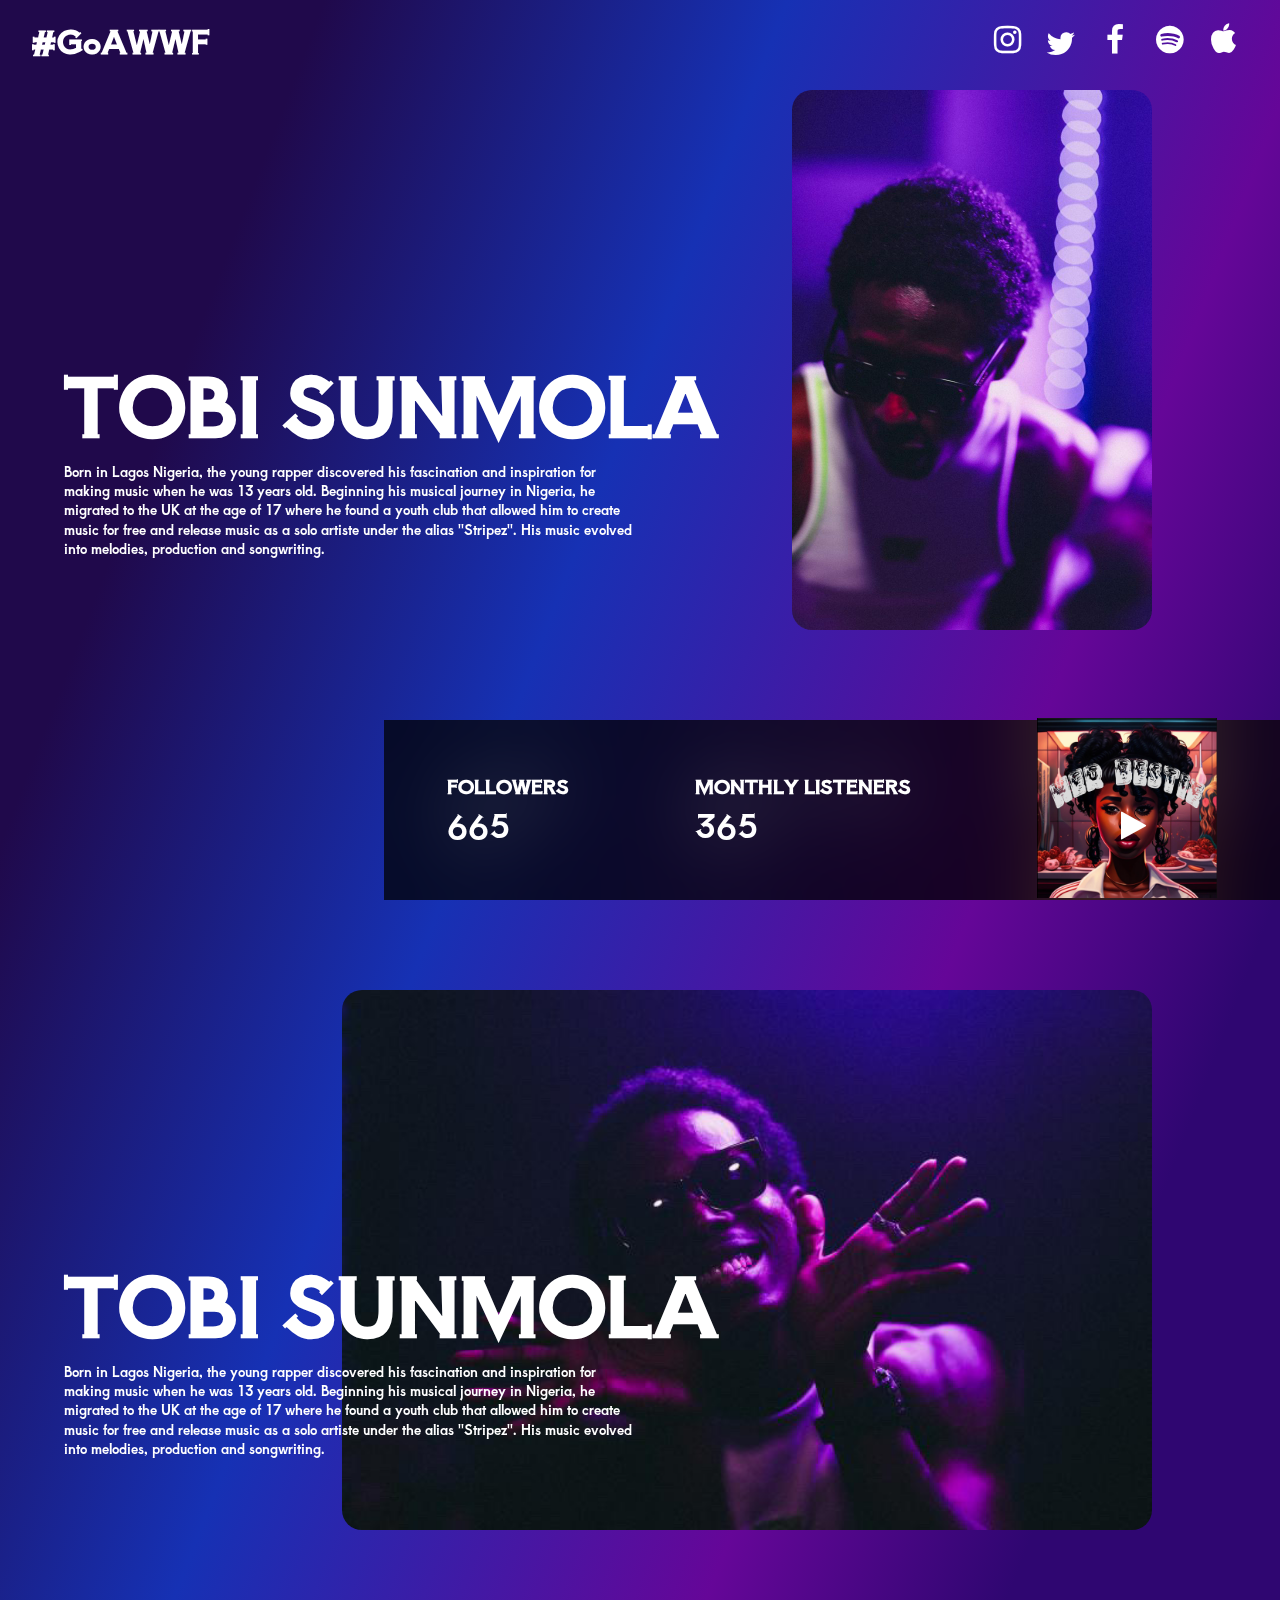
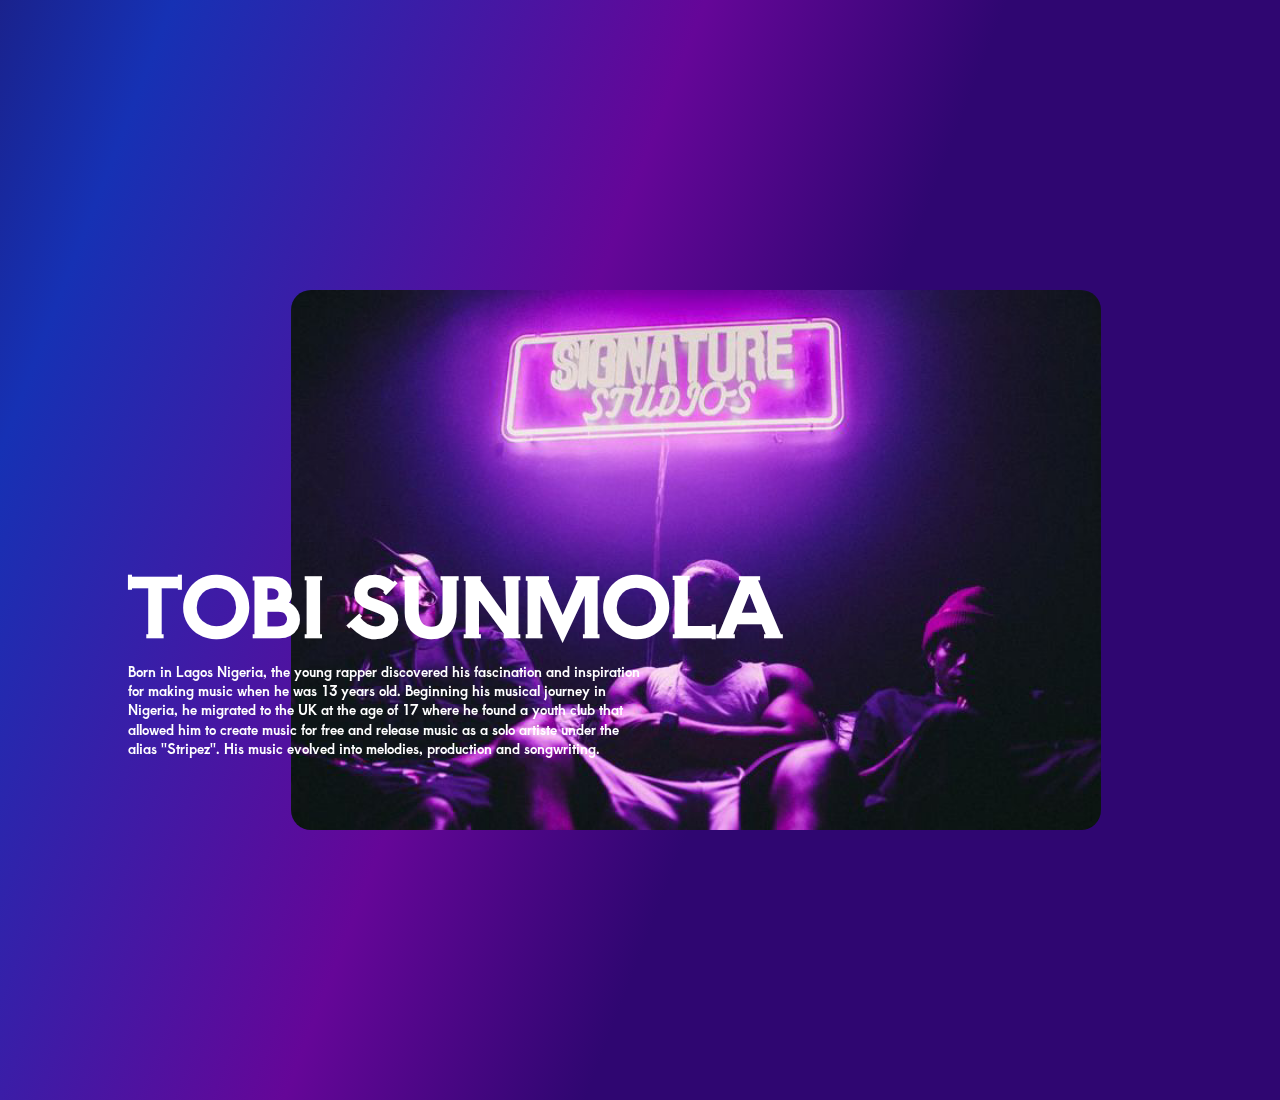
==== artist.html @ 003d9026 "create coming soon page" ====
<!DOCTYPE html>
<html>

<head>
    <meta charset='utf-8'>
    <meta http-equiv='X-UA-Compatible' content='IE=edge'>
    <title>#GoAWWF Tobi Sunmola</title>
    <meta name='viewport' content='width=device-width, initial-scale=1'>
    <link rel='stylesheet' type='text/css' media='screen' href='style.css'>

    <link rel="preconnect" href="https://fonts.googleapis.com">
    <link rel="preconnect" href="https://fonts.gstatic.com" crossorigin>
    <link href="https://fonts.googleapis.com/css2?family=Aoboshi+One&display=swap" rel="stylesheet">
    <link rel="stylesheet" href="https://cdnjs.cloudflare.com/ajax/libs/font-awesome/4.7.0/css/font-awesome.min.css">
</head>

<body>
    <header class="main-header">
        <h1>#GoAWWF</h1>
        <nav class="links">
            <a href="https://www.instagram.com/tobisunmola/?igshid=NTc4MTIwNjQ2YQ%3D%3D" class="fa fa-instagram"></a>
            <a href="https://twitter.com/TobiSunmola_" class="fa fa-twitter fa-lg"></a>
            <a href="https://www.facebook.com/TobiSunmolaMusic" class="fa fa-facebook"></a>
            <a href="https://open.spotify.com/artist/2a9QzOneTG22ZzrghpC4DK" class="fa fa-spotify"></a>
            <a href="https://www.facebook.com/TobiSunmolaMusic" class="fa fa-apple"></a>
        </nav>
    </header>
    <section class="hero landing">
        <div class="hero-text">
            <h2>
                Tobi Sunmola
            </h2>
            <p>
                Born in Lagos Nigeria, the young rapper discovered his fascination and inspiration for making music when
                he
                was
                13 years
                old. Beginning his musical journey in Nigeria, he migrated to the UK at the age of 17 where he found a
                youth
                club that
                allowed him to create music for free and release music as a solo artiste under the alias ''Stripez''.
                His
                music
                evolved
                into melodies, production and songwriting.
            </p>
        </div>
        <img src="assets/07243644-23A6-4E2B-821B-40365CF4859A.JPG" class="spotlight">
        <footer class="stats">
            <section>
                <h3>Followers</h3>
                <p>665</p>
            </section>
            <section>
                <h3>Monthly Listeners</h3>
                <p>365</p>
            </section>
            <a href="https://open.spotify.com/artist/2a9QzOneTG22ZzrghpC4DK" class="album">
                <img src="assets/album.png">
                <i class="fa fa-solid fa-play fa-beat fa-10x"></i>
            </a>
        </footer>
    </section>
    <section class="hero description">
        <div class="hero-text">
            <h2>
                Tobi Sunmola
            </h2>
            <p>
                Born in Lagos Nigeria, the young rapper discovered his fascination and inspiration for making music when
                he was
                13 years
                old. Beginning his musical journey in Nigeria, he migrated to the UK at the age of 17 where he found a
                youth
                club that
                allowed him to create music for free and release music as a solo artiste under the alias ''Stripez''.
                His music
                evolved
                into melodies, production and songwriting.
            </p>
        </div>
        <img src="assets/8F9CA39C-BF90-49AC-8335-74AED1D6C854.jpeg" class="spotlight">
    </section>
    <section class="hero music">
        <section class="hero description">
            <div class="hero-text">
                <h2>
                    Tobi Sunmola
                </h2>
                <p>
                    Born in Lagos Nigeria, the young rapper discovered his fascination and inspiration for making music
                    when he
                    was
                    13 years
                    old. Beginning his musical journey in Nigeria, he migrated to the UK at the age of 17 where he found
                    a youth
                    club that
                    allowed him to create music for free and release music as a solo artiste under the alias
                    ''Stripez''. His
                    music
                    evolved
                    into melodies, production and songwriting.
                </p>
            </div>
            <img src="assets/8FDBD0A1-FB5C-4FAA-862B-B64F5C0BF27D.JPG" class="spotlight">
        </section>
    </section>
    <div class="slide-control" id="slideControlWrapper"></div>
    <footer class="stats">
        <section>
            <h3>Followers</h3>
            <p>665</p>
        </section>
        <section>
            <h3>Monthly Listeners</h3>
            <p>365</p>
        </section>
        <a href="https://open.spotify.com/artist/2a9QzOneTG22ZzrghpC4DK" class="album">
            <img src="assets/album.png">
            <i class="fa fa-solid fa-play fa-beat fa-10x"></i>
        </a>
    </footer>
    <script src='script.js'></script>

</body>

</html>
---- style.css ----
/*
  1. Use a more-intuitive box-sizing model.
*/
*,
*::before,
*::after {
    box-sizing: border-box;
}

/*
  2. Remove default margin & padding
*/
* {
    margin: 0;
    padding: 0;
}

/*
  Typographic tweaks!
  3. Add accessible line-height
  4. Improve text rendering
*/
body {
    line-height: 1.5;
    -webkit-font-smoothing: antialiased;
}

/*
  6. Remove built-in form typography styles
*/
input,
button,
textarea,
select {
    font: inherit;
}

/*
  7. Avoid text overflows
*/
p,
h1,
h2,
h3,
h4,
h5,
h6 {
    overflow-wrap: break-word;
}

body {
    font-family: 'Aoboshi One', serif;
    color: white;
    overflow-x: hidden;
    background: rgb(32, 9, 75);
    background: linear-gradient(111deg, rgba(32, 9, 75, 1) 14%, rgba(22, 49, 180, 1) 34%, rgba(101, 6, 152, 1) 57%, rgba(47, 6, 113, 1) 70%);
    background-position: fixed;
    scroll-snap-type: y mandatory;
    position: relative;
}

.main-header {
    position: fixed;
    top: 0px;
    z-index: 2;
    padding: 1rem 2rem;
    width: 100vw;
    display: flex;
    align-items: center;
    justify-content: space-between;
}

.main-header .links a {
    font-size: 2rem;
}

/* The hero image */
.hero {
    height: 100vh;
    width: 100vw;
    padding: 0px 4rem;
    display: flex;
    align-items: center;
    scroll-snap-align: start;
    position: relative;
    overflow: visible;
}

.hero .hero-text {
    z-index: 2;
}

.hero .hero-text h2{
    font-size: 5rem;
    text-transform: uppercase;
}

.hero .hero-text p {
    width: 50%;
    font-size: 0.8rem;
}

.hero .hero-text button {
    padding: 5px;
    font-size: 1.8rem;
}

.hero .spotlight {
    max-height: 100vh;
    max-width: 100vw;
    position: absolute;
    top: 10%;
    right: 10%;
    height: 60vh;
    z-index: 1;
    border-radius: 20px;
    transition: all 3s ease-in-out;
}

.stats {
    position: fixed;
    height: 20vh;
    width: 70vw;
    bottom: 0px;
    right: 0px;
    z-index: 2;
    background-color: rgba(0, 0, 0, 0.5);
    backdrop-filter: blur(40px);
    display: flex;
    flex-direction: row;
    align-items: center;
    text-transform: uppercase;
    justify-content: space-around;
}

.stats p {
    font-size: 2rem;
}

.stats .album {
    position: relative;
}

.stats .album i {
    position: absolute;
    top: 50%;
    left: 40%;
    font-size: 2rem;
}

.stats .album img{
    height: 20vh;
}

.fa {
    font-size: 50px;
    width: 50px;
    text-align: center;
    text-decoration: none;
    border-radius: 50%;
    color: white;
}

.slide {
    position: fixed;
    top: 20%;
    right: 10%;
    height: 50vh;
    z-index: 1;
    border-radius: 20px;
    transition: all 3s ease-in-out;
}

.slide-control {
    position: fixed;
    top: 0px;
    height: 100vh;
    display: flex;
    flex-direction: column;
    left: 2rem;
    justify-content: center;
    z-index: 3;
}

.slide-control button {
    height: 15px;
    width: 15px;
    border-radius: 50%;
    margin: 10px 3px;
    background-color: transparent;
    border: solid 2px white;
    cursor: pointer;
}

.slide-control button.active {
    background-color: white;
}

@media only screen and (max-width: 600px) {
    body {
        font-size: 10px;
    }

    .hero .hero-text {
        padding: 0px 2rem;
    }
    .hero .hero-text h2 {
        font-size: 3rem;
        overflow-wrap: break-word;
    }
    
        .hero .hero-text p {
        width: 90%;
    }

        .hero .spotlight {
        right: 0px;
    }

    .stats {
        width: 100vw;
    }

    .links a {
        width: 40px;
        font-size: 2rem;
    }
}
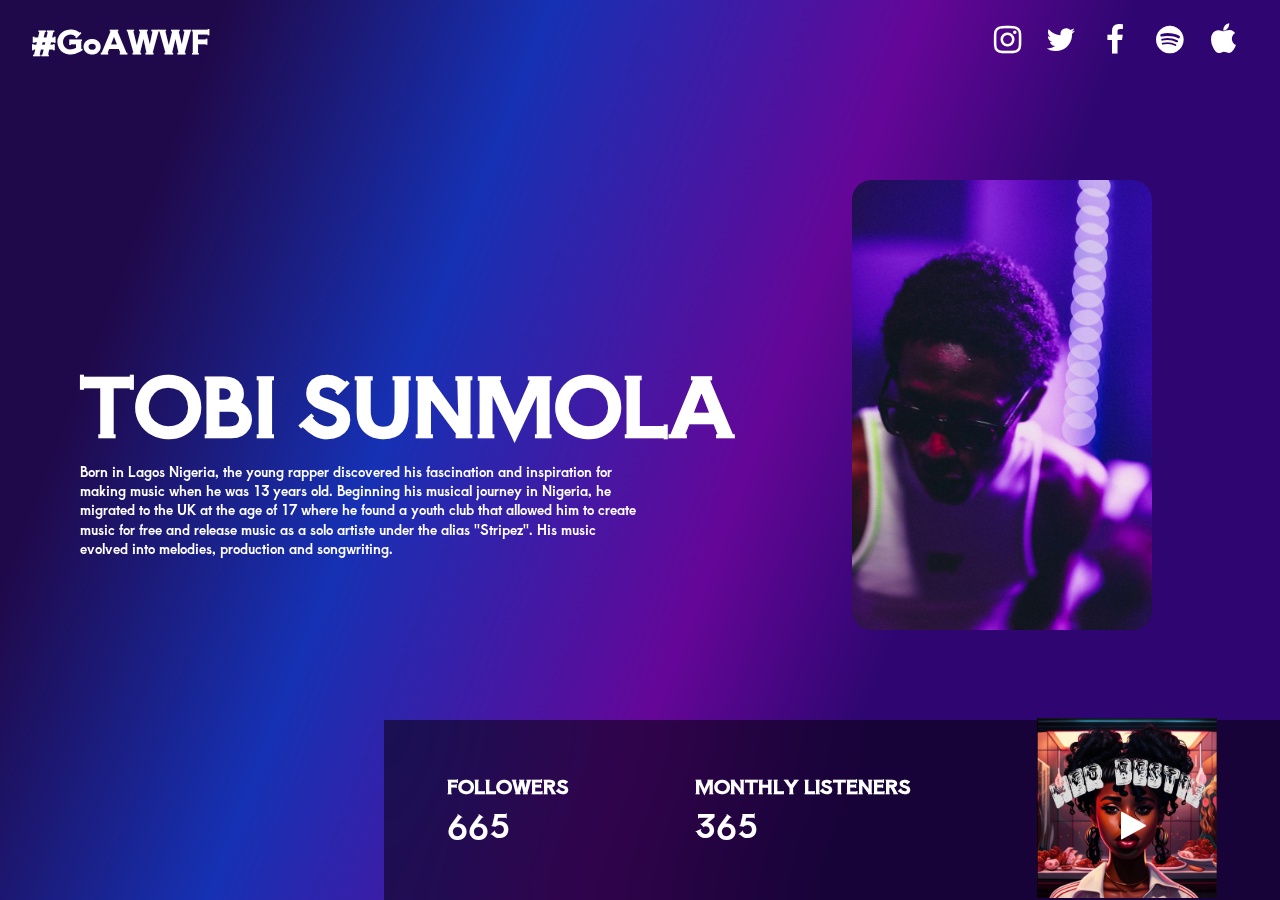
==== commit c956cd18: "redesign" ====
--- a/artist.html
+++ b/artist.html
@@ -6,7 +6,8 @@
     <meta http-equiv='X-UA-Compatible' content='IE=edge'>
     <title>#GoAWWF Tobi Sunmola</title>
     <meta name='viewport' content='width=device-width, initial-scale=1'>
-    <link rel='stylesheet' type='text/css' media='screen' href='style.css'>
+    <link rel='stylesheet' type='text/css' media='screen' href='reset.css'>
+    <link rel='stylesheet' type='text/css' media='screen' href='artistStyle.css'>
 
     <link rel="preconnect" href="https://fonts.googleapis.com">
     <link rel="preconnect" href="https://fonts.gstatic.com" crossorigin>
@@ -15,112 +16,51 @@
 </head>
 
 <body>
-    <header class="main-header">
-        <h1>#GoAWWF</h1>
-        <nav class="links">
+    <header>
+        <h1><a href="index.html">#GoAWWF</a></h1>
+        <div class="links">
             <a href="https://www.instagram.com/tobisunmola/?igshid=NTc4MTIwNjQ2YQ%3D%3D" class="fa fa-instagram"></a>
-            <a href="https://twitter.com/TobiSunmola_" class="fa fa-twitter fa-lg"></a>
+            <a href="https://twitter.com/TobiSunmola_" class="fa fa-twitter fs-lg"></a>
             <a href="https://www.facebook.com/TobiSunmolaMusic" class="fa fa-facebook"></a>
             <a href="https://open.spotify.com/artist/2a9QzOneTG22ZzrghpC4DK" class="fa fa-spotify"></a>
             <a href="https://www.facebook.com/TobiSunmolaMusic" class="fa fa-apple"></a>
-        </nav>
+        </div>
     </header>
-    <section class="hero landing">
+    <main class="hero-image">
+        <img src="assets/07243644-23A6-4E2B-821B-40365CF4859A.JPG" class="slide">
+        <img src="assets/8F9CA39C-BF90-49AC-8335-74AED1D6C854.jpeg" class="slide">
+        <img src="assets/8FDBD0A1-FB5C-4FAA-862B-B64F5C0BF27D.JPG" class="slide">
+        <div class="slide-control" id="slideControl"></div>
         <div class="hero-text">
             <h2>
                 Tobi Sunmola
             </h2>
             <p>
                 Born in Lagos Nigeria, the young rapper discovered his fascination and inspiration for making music when
-                he
-                was
-                13 years
+                he was 13 years
                 old. Beginning his musical journey in Nigeria, he migrated to the UK at the age of 17 where he found a
-                youth
-                club that
+                youth club that
                 allowed him to create music for free and release music as a solo artiste under the alias ''Stripez''.
-                His
-                music
-                evolved
+                His music evolved
                 into melodies, production and songwriting.
             </p>
         </div>
-        <img src="assets/07243644-23A6-4E2B-821B-40365CF4859A.JPG" class="spotlight">
-        <footer class="stats">
-            <section>
-                <h3>Followers</h3>
-                <p>665</p>
-            </section>
-            <section>
-                <h3>Monthly Listeners</h3>
-                <p>365</p>
-            </section>
-            <a href="https://open.spotify.com/artist/2a9QzOneTG22ZzrghpC4DK" class="album">
-                <img src="assets/album.png">
-                <i class="fa fa-solid fa-play fa-beat fa-10x"></i>
-            </a>
-        </footer>
-    </section>
-    <section class="hero description">
-        <div class="hero-text">
-            <h2>
-                Tobi Sunmola
-            </h2>
-            <p>
-                Born in Lagos Nigeria, the young rapper discovered his fascination and inspiration for making music when
-                he was
-                13 years
-                old. Beginning his musical journey in Nigeria, he migrated to the UK at the age of 17 where he found a
-                youth
-                club that
-                allowed him to create music for free and release music as a solo artiste under the alias ''Stripez''.
-                His music
-                evolved
-                into melodies, production and songwriting.
-            </p>
-        </div>
-        <img src="assets/8F9CA39C-BF90-49AC-8335-74AED1D6C854.jpeg" class="spotlight">
-    </section>
-    <section class="hero music">
-        <section class="hero description">
-            <div class="hero-text">
-                <h2>
-                    Tobi Sunmola
-                </h2>
-                <p>
-                    Born in Lagos Nigeria, the young rapper discovered his fascination and inspiration for making music
-                    when he
-                    was
-                    13 years
-                    old. Beginning his musical journey in Nigeria, he migrated to the UK at the age of 17 where he found
-                    a youth
-                    club that
-                    allowed him to create music for free and release music as a solo artiste under the alias
-                    ''Stripez''. His
-                    music
-                    evolved
-                    into melodies, production and songwriting.
-                </p>
-            </div>
-            <img src="assets/8FDBD0A1-FB5C-4FAA-862B-B64F5C0BF27D.JPG" class="spotlight">
-        </section>
-    </section>
-    <div class="slide-control" id="slideControlWrapper"></div>
-    <footer class="stats">
-        <section>
+    </main>
+    <footer class="next">
+        <div>
             <h3>Followers</h3>
             <p>665</p>
-        </section>
-        <section>
+        </div>
+        <div>
             <h3>Monthly Listeners</h3>
             <p>365</p>
-        </section>
+        </div>
         <a href="https://open.spotify.com/artist/2a9QzOneTG22ZzrghpC4DK" class="album">
             <img src="assets/album.png">
             <i class="fa fa-solid fa-play fa-beat fa-10x"></i>
         </a>
     </footer>
-    <script src='script.js'></script>
+    <script src='carousel.js'></script>
 
 </body>
 
--- a/artistStyle.css
+++ b/artistStyle.css
@@ -0,0 +1,160 @@
+body{
+    font-family: 'Aoboshi One', serif;
+    color: white;
+    overflow: hidden;
+}
+
+header {
+    position: fixed;
+    top: 0px;
+    z-index: 2;
+    padding: 1rem 2rem;
+    width: 100vw;
+    display: flex;
+    align-items: center;
+    justify-content: space-between;
+}
+
+.links a {
+    font-size: 2rem;
+}
+
+/* The hero image */
+.hero-image {
+    /* Use "linear-gradient" to add a darken background effect to the image (photographer.jpg). This will make the text easier to read */
+    height: 100vh;
+    max-height: 100vh;
+    max-width: 100vw;
+    position: relative;
+    top: 0;
+    left: 0;
+    display: flex;
+    align-items: center;
+    background: rgb(32, 9, 75);
+    background: linear-gradient(111deg, rgba(32, 9, 75, 1) 14%, rgba(22, 49, 180, 1) 34%, rgba(101, 6, 152, 1) 57%, rgba(47, 6, 113, 1) 70%);
+}
+
+.hero-text {
+    z-index: 2;
+    padding: 5rem;
+}
+
+.hero-text h2 {
+    font-size: 5rem;
+    text-transform: uppercase;
+}
+
+.hero-text p {
+    width: 50%;
+    font-size: 0.8rem;
+}
+
+.hero-text button {
+    padding: 5px;
+    font-size: 1.8rem;
+}
+
+.next {
+    position: fixed;
+    height: 20vh;
+    width: 70vw;
+    bottom: 0px;
+    right: 0px;
+    z-index: 2;
+    background-color: rgba(0, 0, 0, 0.5);
+    backdrop-filter: blur(40px);
+    display: flex;
+    flex-direction: row;
+    align-items: center;
+    text-transform: uppercase;
+    justify-content: space-around;
+}
+
+.next p {
+    font-size: 2rem;
+}
+
+.next .album {
+    position: relative;
+}
+
+.next .album i {
+    position: absolute;
+    top: 50%;
+    left: 40%;
+    font-size: 2rem;
+}
+
+.next .album img {
+    height: 20vh;
+
+}
+
+.fa {
+    font-size: 50px;
+    width: 50px;
+    text-align: center;
+    text-decoration: none;
+    border-radius: 50%;
+    color: white;
+}
+
+.slide {
+    position: fixed;
+    top: 20%;
+    right: 10%;
+    height: 50vh;
+    z-index: 1;
+    border-radius: 20px;
+    transition: all 3s ease-in-out;
+}
+
+.slide-control {
+    position: fixed;
+    top: 0px;
+    height: 100vh;
+    display: flex;
+    flex-direction: column;
+    left: 2rem;
+    justify-content: center;
+    z-index: 3;
+}
+
+.slide-control button {
+    height: 15px;
+    width: 5px;
+    border-radius: 50%;
+    margin: 10px 3px;
+    background-color: transparent;
+    border: solid 2px white;
+    cursor: pointer;
+}
+
+.slide-control button.active {
+    background-color: white;
+}
+
+@media only screen and (max-width: 600px) {
+    body {
+        font-size: 10px;
+    }
+
+    .hero-text h2 {
+        font-size: 3rem;
+    }
+
+    .hero-text p {
+        width: 90%;
+    }
+
+    footer.next {
+        width: 100vw;
+        left: 0px;
+    }
+
+    .links a {
+        font-size: 1.8rem;
+        width: fit-content;
+        margin: 0px 5px;
+    }
+}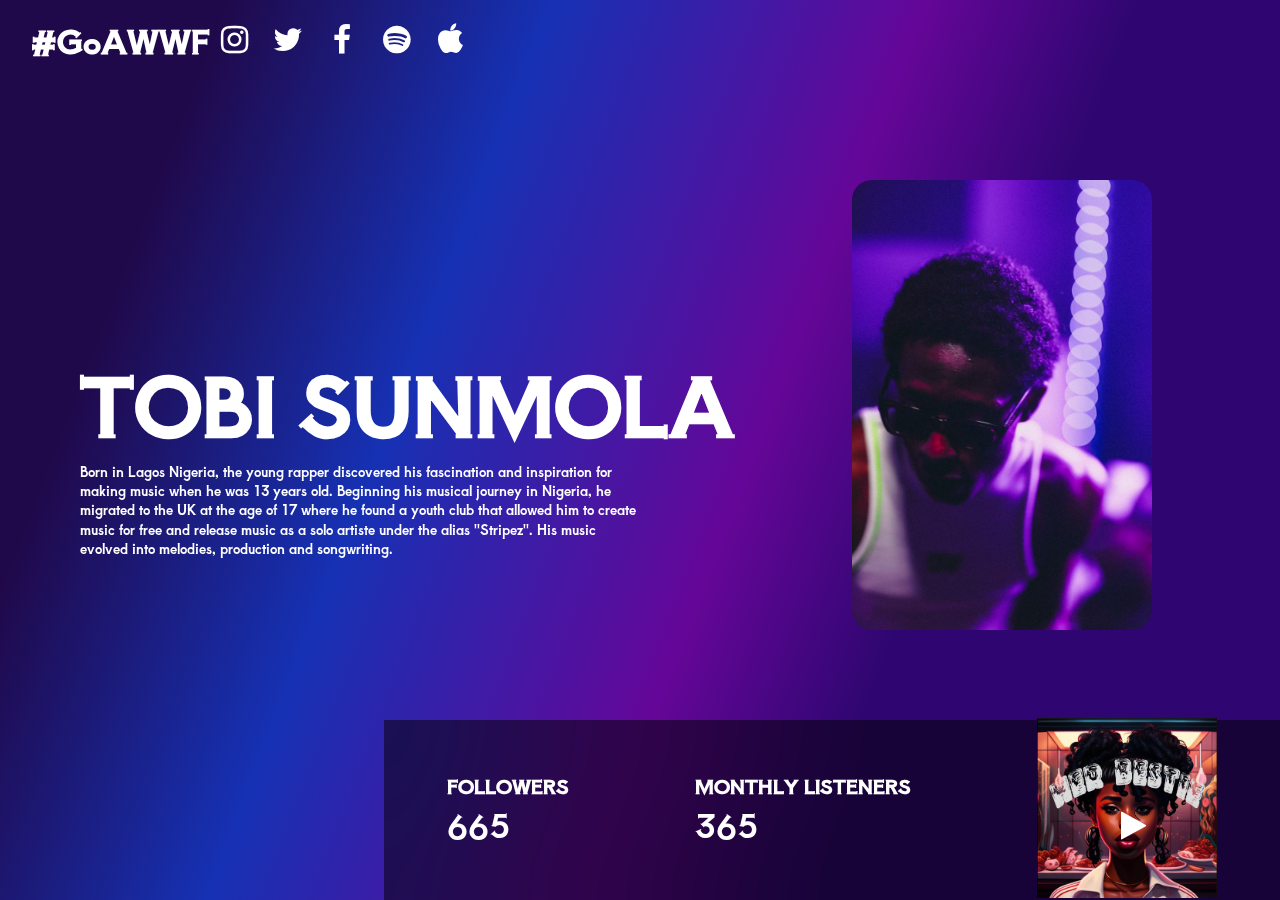
==== commit c575d739: "accessibility" ====
--- a/artist.html
+++ b/artist.html
@@ -1,5 +1,5 @@
 <!DOCTYPE html>
-<html>
+<html lang="en">
 
 <head>
     <meta charset='utf-8'>
@@ -8,6 +8,11 @@
     <meta name='viewport' content='width=device-width, initial-scale=1'>
     <link rel='stylesheet' type='text/css' media='screen' href='reset.css'>
     <link rel='stylesheet' type='text/css' media='screen' href='artistStyle.css'>
+
+    <link rel="apple-touch-icon" sizes="180x180" href="assets/apple-touch-icon.png">
+    <link rel="icon" type="image/png" sizes="32x32" href="assets/favicon-32x32.png">
+    <link rel="icon" type="image/png" sizes="16x16" href="assets/favicon-16x16.png">
+    <link rel="manifest" href="assets/site.webmanifest">
 
     <link rel="preconnect" href="https://fonts.googleapis.com">
     <link rel="preconnect" href="https://fonts.gstatic.com" crossorigin>
@@ -19,11 +24,11 @@
     <header>
         <h1><a href="index.html">#GoAWWF</a></h1>
         <div class="links">
-            <a href="https://www.instagram.com/tobisunmola/?igshid=NTc4MTIwNjQ2YQ%3D%3D" class="fa fa-instagram"></a>
-            <a href="https://twitter.com/TobiSunmola_" class="fa fa-twitter fs-lg"></a>
-            <a href="https://www.facebook.com/TobiSunmolaMusic" class="fa fa-facebook"></a>
-            <a href="https://open.spotify.com/artist/2a9QzOneTG22ZzrghpC4DK" class="fa fa-spotify"></a>
-            <a href="https://www.facebook.com/TobiSunmolaMusic" class="fa fa-apple"></a>
+            <a href="https://www.instagram.com/tobisunmola/?igshid=NTc4MTIwNjQ2YQ%3D%3D" class="fa fa-instagram" title="instagram"></a>
+            <a href="https://twitter.com/TobiSunmola_" class="fa fa-twitter fs-lg" title="twitter"></a>
+            <a href="https://www.facebook.com/TobiSunmolaMusic" class="fa fa-facebook" title="facebook"></a>
+            <a href="https://open.spotify.com/artist/2a9QzOneTG22ZzrghpC4DK" class="fa fa-spotify" title="spotify"></a>
+            <a href="https://www.facebook.com/TobiSunmolaMusic" class="fa fa-apple" title="apple music"></a>
         </div>
     </header>
     <main class="hero-image">
@@ -55,8 +60,8 @@
             <h3>Monthly Listeners</h3>
             <p>365</p>
         </div>
-        <a href="https://open.spotify.com/artist/2a9QzOneTG22ZzrghpC4DK" class="album">
-            <img src="assets/album.png">
+        <a href="https://open.spotify.com/artist/2a9QzOneTG22ZzrghpC4DK" class="album" title="Play on Spotify">
+            <img src="assets/album.png" alt="Album Cover Art">
             <i class="fa fa-solid fa-play fa-beat fa-10x"></i>
         </a>
     </footer>
--- a/artistStyle.css
+++ b/artistStyle.css
@@ -12,7 +12,7 @@
     width: 100vw;
     display: flex;
     align-items: center;
-    justify-content: space-between;
+    justify-content: flex-start;
 }
 
 .links a {
@@ -62,6 +62,7 @@
     right: 0px;
     z-index: 2;
     background-color: rgba(0, 0, 0, 0.5);
+    -webkit-backdrop-filter: blur(40px);
     backdrop-filter: blur(40px);
     display: flex;
     flex-direction: row;
@@ -147,13 +148,19 @@
         width: 90%;
     }
 
+    header {
+        flex-direction: column;
+    }
+
     footer.next {
         width: 100vw;
         left: 0px;
+        position: static;
     }
 
     .links a {
         font-size: 1.8rem;
+        width: -moz-fit-content;
         width: fit-content;
         margin: 0px 5px;
     }
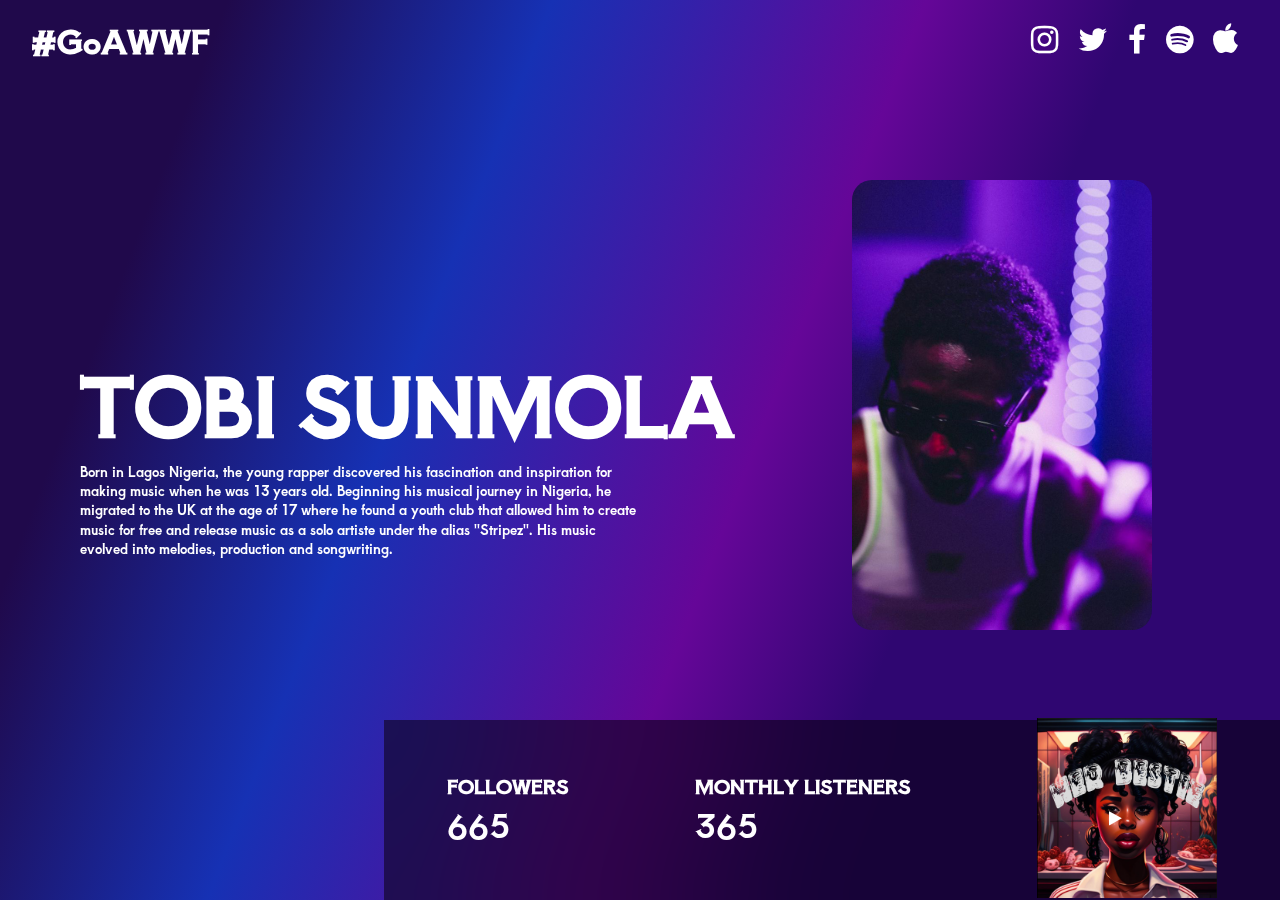
==== commit 81915a5d: "seo fixes" ====
--- a/artist.html
+++ b/artist.html
@@ -1,72 +1,75 @@
 <!DOCTYPE html>
 <html lang="en">
+    <head>
+        <title>#GoAWWF Tobi Sunmola</title>
+        
+        <meta charset='utf-8'>
+        <meta http-equiv='X-UA-Compatible' content='IE=edge'>
+        <meta name='viewport' content='width=device-width, initial-scale=1'>
+        <meta name="description"
+            content="Tobi Sunmola is the first artist showcased by #GoAWWF (A Weekend With Friends) a platform by OAU for African Artists to collaborate and share what makes them unique">
+        <meta name="author" content="Oyinkan Ojutiku">
+        <meta name="keywords" content="Africa, Artists, Creatives, Tobi Sunmola">
 
-<head>
-    <meta charset='utf-8'>
-    <meta http-equiv='X-UA-Compatible' content='IE=edge'>
-    <title>#GoAWWF Tobi Sunmola</title>
-    <meta name='viewport' content='width=device-width, initial-scale=1'>
-    <link rel='stylesheet' type='text/css' media='screen' href='reset.css'>
-    <link rel='stylesheet' type='text/css' media='screen' href='artistStyle.css'>
+        <link rel='stylesheet' type='text/css' media='screen' href='reset.css'>
+        <link rel='stylesheet' type='text/css' media='screen' href='artistStyle.css'>
 
-    <link rel="apple-touch-icon" sizes="180x180" href="assets/apple-touch-icon.png">
-    <link rel="icon" type="image/png" sizes="32x32" href="assets/favicon-32x32.png">
-    <link rel="icon" type="image/png" sizes="16x16" href="assets/favicon-16x16.png">
-    <link rel="manifest" href="assets/site.webmanifest">
+        <link rel="apple-touch-icon" sizes="180x180" href="assets/apple-touch-icon.png">
+        <link rel="icon" type="image/png" sizes="32x32" href="assets/favicon-32x32.png">
+        <link rel="icon" type="image/png" sizes="16x16" href="assets/favicon-16x16.png">
+        <link rel="manifest" href="assets/site.webmanifest">
 
-    <link rel="preconnect" href="https://fonts.googleapis.com">
-    <link rel="preconnect" href="https://fonts.gstatic.com" crossorigin>
-    <link href="https://fonts.googleapis.com/css2?family=Aoboshi+One&display=swap" rel="stylesheet">
-    <link rel="stylesheet" href="https://cdnjs.cloudflare.com/ajax/libs/font-awesome/4.7.0/css/font-awesome.min.css">
-</head>
+        <link rel="preconnect" href="https://fonts.googleapis.com">
+        <link rel="preconnect" href="https://fonts.gstatic.com" crossorigin>
+        <link href="https://fonts.googleapis.com/css2?family=Aoboshi+One&display=swap" rel="stylesheet">
+        <link rel="stylesheet" href="https://cdnjs.cloudflare.com/ajax/libs/font-awesome/4.7.0/css/font-awesome.min.css">
+    </head>
 
-<body>
-    <header>
-        <h1><a href="index.html">#GoAWWF</a></h1>
-        <div class="links">
-            <a href="https://www.instagram.com/tobisunmola/?igshid=NTc4MTIwNjQ2YQ%3D%3D" class="fa fa-instagram" title="instagram"></a>
-            <a href="https://twitter.com/TobiSunmola_" class="fa fa-twitter fs-lg" title="twitter"></a>
-            <a href="https://www.facebook.com/TobiSunmolaMusic" class="fa fa-facebook" title="facebook"></a>
-            <a href="https://open.spotify.com/artist/2a9QzOneTG22ZzrghpC4DK" class="fa fa-spotify" title="spotify"></a>
-            <a href="https://www.facebook.com/TobiSunmolaMusic" class="fa fa-apple" title="apple music"></a>
-        </div>
-    </header>
-    <main class="hero-image">
-        <img src="assets/07243644-23A6-4E2B-821B-40365CF4859A.JPG" class="slide">
-        <img src="assets/8F9CA39C-BF90-49AC-8335-74AED1D6C854.jpeg" class="slide">
-        <img src="assets/8FDBD0A1-FB5C-4FAA-862B-B64F5C0BF27D.JPG" class="slide">
-        <div class="slide-control" id="slideControl"></div>
-        <div class="hero-text">
-            <h2>
-                Tobi Sunmola
-            </h2>
-            <p>
-                Born in Lagos Nigeria, the young rapper discovered his fascination and inspiration for making music when
-                he was 13 years
-                old. Beginning his musical journey in Nigeria, he migrated to the UK at the age of 17 where he found a
-                youth club that
-                allowed him to create music for free and release music as a solo artiste under the alias ''Stripez''.
-                His music evolved
-                into melodies, production and songwriting.
-            </p>
-        </div>
-    </main>
-    <footer class="next">
-        <div>
-            <h3>Followers</h3>
-            <p>665</p>
-        </div>
-        <div>
-            <h3>Monthly Listeners</h3>
-            <p>365</p>
-        </div>
-        <a href="https://open.spotify.com/artist/2a9QzOneTG22ZzrghpC4DK" class="album" title="Play on Spotify">
-            <img src="assets/album.png" alt="Album Cover Art">
-            <i class="fa fa-solid fa-play fa-beat fa-10x"></i>
-        </a>
-    </footer>
-    <script src='carousel.js'></script>
-
-</body>
-
+    <body>
+        <header>
+            <h1><a href="index.html">#GoAWWF</a></h1>
+            <div class="links">
+                <a href="https://www.instagram.com/tobisunmola/?igshid=NTc4MTIwNjQ2YQ%3D%3D" class="fa fa-instagram" title="instagram"></a>
+                <a href="https://twitter.com/TobiSunmola_" class="fa fa-twitter fs-lg" title="twitter"></a>
+                <a href="https://www.facebook.com/TobiSunmolaMusic" class="fa fa-facebook" title="facebook"></a>
+                <a href="https://open.spotify.com/artist/2a9QzOneTG22ZzrghpC4DK" class="fa fa-spotify" title="spotify"></a>
+                <a href="https://www.facebook.com/TobiSunmolaMusic" class="fa fa-apple" title="apple music"></a>
+            </div>
+        </header>
+        <main class="hero-image">
+            <img src="assets/07243644-23A6-4E2B-821B-40365CF4859A.JPG" class="slide">
+            <img src="assets/8F9CA39C-BF90-49AC-8335-74AED1D6C854.jpeg" class="slide">
+            <img src="assets/8FDBD0A1-FB5C-4FAA-862B-B64F5C0BF27D.JPG" class="slide">
+            <div class="slide-control" id="slideControl"></div>
+            <div class="hero-text">
+                <h2>
+                    Tobi Sunmola
+                </h2>
+                <p>
+                    Born in Lagos Nigeria, the young rapper discovered his fascination and inspiration for making music when
+                    he was 13 years
+                    old. Beginning his musical journey in Nigeria, he migrated to the UK at the age of 17 where he found a
+                    youth club that
+                    allowed him to create music for free and release music as a solo artiste under the alias ''Stripez''.
+                    His music evolved
+                    into melodies, production and songwriting.
+                </p>
+            </div>
+        </main>
+        <footer class="next">
+            <div>
+                <h3>Followers</h3>
+                <p>665</p>
+            </div>
+            <div>
+                <h3>Monthly Listeners</h3>
+                <p>365</p>
+            </div>
+            <a href="https://open.spotify.com/artist/2a9QzOneTG22ZzrghpC4DK" class="album" title="Play on Spotify">
+                <img src="assets/album.png" alt="Album Cover Art">
+                <i class="fa fa-solid fa-play fa-beat fa-10x"></i>
+            </a>
+        </footer>
+        <script src='carousel.js'></script>
+    </body>
 </html>--- a/artistStyle.css
+++ b/artistStyle.css
@@ -1,7 +1,9 @@
 body{
     font-family: 'Aoboshi One', serif;
     color: white;
-    overflow: hidden;
+    background: rgb(32, 9, 75);
+    background: linear-gradient(111deg, rgba(32, 9, 75, 1) 14%, rgba(22, 49, 180, 1) 34%, rgba(101, 6, 152, 1) 57%, rgba(47, 6, 113, 1) 70%);
+    overflow-x: hidden;
 }
 
 header {
@@ -12,16 +14,21 @@
     width: 100vw;
     display: flex;
     align-items: center;
-    justify-content: flex-start;
+    justify-content: space-between;
 }
 
-.links a {
-    font-size: 2rem;
+header .links {
+    display: flex;
+    justify-content: center;
+    flex-wrap: nowrap;
 }
 
-/* The hero image */
-.hero-image {
-    /* Use "linear-gradient" to add a darken background effect to the image (photographer.jpg). This will make the text easier to read */
+header .links a {
+    font-size: 2rem;
+    margin: 0px 10px;
+}
+
+main {
     height: 100vh;
     max-height: 100vh;
     max-width: 100vw;
@@ -30,31 +37,29 @@
     left: 0;
     display: flex;
     align-items: center;
-    background: rgb(32, 9, 75);
-    background: linear-gradient(111deg, rgba(32, 9, 75, 1) 14%, rgba(22, 49, 180, 1) 34%, rgba(101, 6, 152, 1) 57%, rgba(47, 6, 113, 1) 70%);
 }
 
-.hero-text {
+main .hero-text {
     z-index: 2;
     padding: 5rem;
 }
 
-.hero-text h2 {
+main .hero-text h2 {
     font-size: 5rem;
     text-transform: uppercase;
 }
 
-.hero-text p {
+main .hero-text p {
     width: 50%;
     font-size: 0.8rem;
 }
 
-.hero-text button {
+main .hero-text button {
     padding: 5px;
     font-size: 1.8rem;
 }
 
-.next {
+footer.next {
     position: fixed;
     height: 20vh;
     width: 70vw;
@@ -71,33 +76,24 @@
     justify-content: space-around;
 }
 
-.next p {
+footer.next p {
     font-size: 2rem;
 }
 
-.next .album {
+footer.next .album {
     position: relative;
 }
 
-.next .album i {
+footer.next .album i {
     position: absolute;
     top: 50%;
     left: 40%;
-    font-size: 2rem;
+    font-size: 1rem;
+    text-align: center;
 }
 
-.next .album img {
+footer.next .album img {
     height: 20vh;
-
-}
-
-.fa {
-    font-size: 50px;
-    width: 50px;
-    text-align: center;
-    text-decoration: none;
-    border-radius: 50%;
-    color: white;
 }
 
 .slide {
@@ -140,16 +136,27 @@
         font-size: 10px;
     }
 
-    .hero-text h2 {
+    header {
+        flex-direction: column;
+    }
+    
+    header .links {
+        width: 100%;
+    }
+    
+    header .links a {
+        font-size: 1.8rem;
+        width: -moz-fit-content;
+        width: fit-content;
+        margin: 0px 5px;
+    }
+
+    main .hero-text h2 {
         font-size: 3rem;
     }
 
-    .hero-text p {
+    main .hero-text p {
         width: 90%;
-    }
-
-    header {
-        flex-direction: column;
     }
 
     footer.next {
@@ -158,10 +165,8 @@
         position: static;
     }
 
-    .links a {
-        font-size: 1.8rem;
-        width: -moz-fit-content;
-        width: fit-content;
-        margin: 0px 5px;
+    footer.next .album i {
+        font-size: 1rem;
     }
+
 }